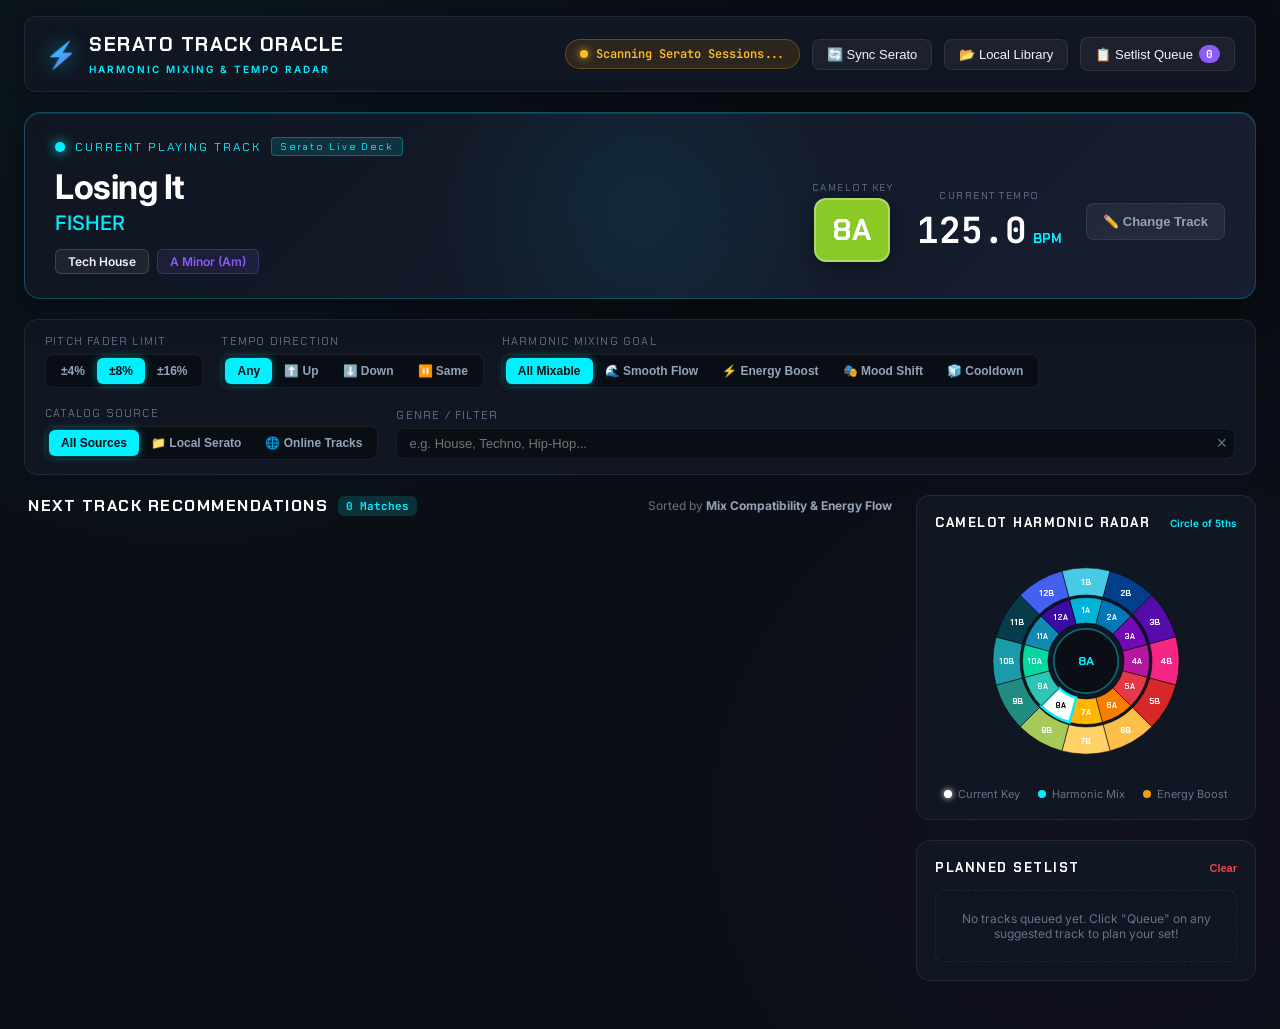
==== static/index.html @ 23d58c8b "Initial commit: Serato Track Oracle DJ companion for macOS" ====
<!DOCTYPE html>
<html lang="en">
<head>
  <meta charset="UTF-8">
  <meta name="viewport" content="width=device-width, initial-scale=1.0">
  <title>Serato Track Oracle | DJ Harmonic Companion</title>
  <link rel="preconnect" href="https://fonts.googleapis.com">
  <link rel="preconnect" href="https://fonts.gstatic.com" crossorigin>
  <link href="https://fonts.googleapis.com/css2?family=Chakra+Petch:wght@400;600;700&family=Inter:wght@300;400;500;600;700&family=JetBrains+Mono:wght@400;600;700&display=swap" rel="stylesheet">
  <link rel="stylesheet" href="/static/styles.css">
</head>
<body class="dj-theme">
  <div class="app-container">
    
    <!-- HEADER -->
    <header class="app-header">
      <div class="header-brand">
        <div class="logo-icon">⚡</div>
        <div class="brand-text">
          <h1>SERATO TRACK ORACLE</h1>
          <span class="sub-label">HARMONIC MIXING & TEMPO RADAR</span>
        </div>
      </div>

      <div class="header-status-panel">
        <div id="serato-status-badge" class="status-pill status-standby">
          <span class="status-dot"></span>
          <span id="serato-status-text">Scanning Serato Sessions...</span>
        </div>
        <button id="btn-sync-serato" class="btn-action-sm" title="Re-check Serato live history">
          🔄 Sync Serato
        </button>
        <button id="btn-open-scanner" class="btn-action-sm" title="Scan local music folder">
          📂 Local Library
        </button>
        <button id="btn-view-queue" class="btn-action-sm badge-container" title="View planned setlist">
          📋 Setlist Queue <span id="queue-badge-count" class="badge">0</span>
        </button>
      </div>
    </header>

    <!-- CURRENT PLAYING DECK HUD -->
    <section class="current-deck-banner">
      <div class="deck-glow-backdrop"></div>
      
      <div class="deck-status-tag">
        <span class="live-indicator"></span> CURRENT PLAYING TRACK
        <span id="track-source-tag" class="source-tag">Serato Live Deck</span>
      </div>

      <div class="deck-main-content">
        <div class="track-info-col">
          <h2 id="current-title" class="track-title">Losing It</h2>
          <h3 id="current-artist" class="track-artist">FISHER</h3>
          <div class="track-meta-chips">
            <span id="current-genre-chip" class="chip chip-genre">Tech House</span>
            <span id="current-musical-key" class="chip chip-key-musical">A Minor (Am)</span>
          </div>
        </div>

        <div class="track-metrics-col">
          <!-- KEY METER -->
          <div class="metric-box key-metric">
            <span class="metric-label">CAMELOT KEY</span>
            <div id="current-key-badge" class="camelot-huge-badge" style="background: #8ac926;">8A</div>
          </div>

          <!-- BPM METER -->
          <div class="metric-box bpm-metric">
            <span class="metric-label">CURRENT TEMPO</span>
            <div class="bpm-huge-value">
              <span id="current-bpm-val">125.0</span>
              <span class="bpm-unit">BPM</span>
            </div>
          </div>

          <!-- MANUAL OVERRIDE BUTTON -->
          <div class="deck-actions">
            <button id="btn-edit-current" class="btn-deck-edit" title="Manually choose or change track">
              ✏️ Change Track
            </button>
          </div>
        </div>
      </div>
    </section>

    <!-- DJ TRANSITION CONTROL BAR -->
    <nav class="controls-toolbar">
      <!-- Pitch Range Selector -->
      <div class="control-group">
        <label>Pitch Fader Limit</label>
        <div class="btn-switch-group" id="pitch-limits">
          <button data-pitch="4.0" class="btn-tab">±4%</button>
          <button data-pitch="8.0" class="btn-tab active">±8%</button>
          <button data-pitch="16.0" class="btn-tab">±16%</button>
        </div>
      </div>

      <!-- Tempo Direction -->
      <div class="control-group">
        <label>Tempo Direction</label>
        <div class="btn-switch-group" id="tempo-direction">
          <button data-dir="all" class="btn-tab active">Any</button>
          <button data-dir="up" class="btn-tab" title="Accelerate / Tempo Up">⬆️ Up</button>
          <button data-dir="down" class="btn-tab" title="Decelerate / Tempo Down">⬇️ Down</button>
          <button data-dir="same" class="btn-tab" title="Lock exact BPM">⏸️ Same</button>
        </div>
      </div>

      <!-- Energy / Harmonic Goal -->
      <div class="control-group">
        <label>Harmonic Mixing Goal</label>
        <div class="btn-switch-group" id="harmonic-goals">
          <button data-goal="all" class="btn-tab active">All Mixable</button>
          <button data-goal="harmonic" class="btn-tab" title="Perfect 0 or ±1 Camelot step">🌊 Smooth Flow</button>
          <button data-goal="energy_boost" class="btn-tab" title="Key modulation up (+2 or +7 semitones)">⚡ Energy Boost</button>
          <button data-goal="mood_shift" class="btn-tab" title="Relative Major <-> Minor shift">🎭 Mood Shift</button>
          <button data-goal="energy_drop" class="btn-tab" title="Cool down / drop energy">🧊 Cooldown</button>
        </div>
      </div>

      <!-- Track Source -->
      <div class="control-group">
        <label>Catalog Source</label>
        <div class="btn-switch-group" id="track-source">
          <button data-source="all" class="btn-tab active">All Sources</button>
          <button data-source="local" class="btn-tab">📁 Local Serato</button>
          <button data-source="online" class="btn-tab">🌐 Online Tracks</button>
        </div>
      </div>

      <!-- Genre / Keyword Search -->
      <div class="control-group search-group">
        <label>Genre / Filter</label>
        <div class="search-input-wrap">
          <input type="text" id="genre-search-input" placeholder="e.g. House, Techno, Hip-Hop...">
          <button id="clear-search-btn" class="clear-btn">&times;</button>
        </div>
      </div>
    </nav>

    <!-- MAIN WORKSPACE: SUGGESTIONS + WHEEL -->
    <main class="main-content-layout">
      
      <!-- SUGGESTIONS LIST -->
      <section class="suggestions-section">
        <div class="section-header">
          <div class="section-title-wrap">
            <h2>NEXT TRACK RECOMMENDATIONS</h2>
            <span id="results-count-badge" class="count-badge">0 Matches</span>
          </div>
          <div class="sorting-indicator">
            Sorted by <strong>Mix Compatibility & Energy Flow</strong>
          </div>
        </div>

        <!-- LIST CONTAINER -->
        <div id="recommendations-container" class="tracks-grid">
          <!-- Cards injected via JavaScript -->
        </div>

        <!-- EMPTY STATE -->
        <div id="empty-state" class="empty-state-card" style="display: none;">
          <div class="empty-icon">🎧</div>
          <h3>No matching tracks found for current filters</h3>
          <p>Try widening your pitch limit (e.g. ±16%) or setting Harmonic Goal to "All Mixable".</p>
          <button id="btn-reset-filters" class="btn-action">Reset Filters</button>
        </div>
      </section>

      <!-- SIDEBAR: CAMELOT VISUALIZER & SETLIST -->
      <aside class="sidebar-section">
        <!-- Interactive Camelot Wheel Card -->
        <div class="side-card camelot-card">
          <div class="side-card-header">
            <h3>CAMELOT HARMONIC RADAR</h3>
            <span class="radar-tag">Circle of 5ths</span>
          </div>
          <div class="wheel-canvas-container">
            <svg id="camelot-svg" viewBox="-130 -130 260 260" class="camelot-wheel">
              <!-- SVG wheel sectors generated dynamically -->
            </svg>
          </div>
          <div class="wheel-legend">
            <div class="legend-item"><span class="legend-dot current"></span> Current Key</div>
            <div class="legend-item"><span class="legend-dot compatible"></span> Harmonic Mix</div>
            <div class="legend-item"><span class="legend-dot boost"></span> Energy Boost</div>
          </div>
        </div>

        <!-- Live Setlist Queue Card -->
        <div class="side-card queue-card">
          <div class="side-card-header">
            <h3>PLANNED SETLIST</h3>
            <button id="btn-clear-queue" class="btn-text-danger" title="Clear setlist">Clear</button>
          </div>
          <div id="setlist-items" class="setlist-list">
            <div class="empty-queue-hint">No tracks queued yet. Click "Queue" on any suggested track to plan your set!</div>
          </div>
        </div>
      </aside>

    </main>

  </div>

  <!-- MODAL: MANUAL TRACK EDIT / SELECTOR -->
  <div id="track-edit-modal" class="modal-overlay" style="display: none;">
    <div class="modal-box">
      <div class="modal-header">
        <h3>Change Current Playing Track</h3>
        <button id="close-modal-btn" class="modal-close">&times;</button>
      </div>
      <div class="modal-body">
        <div class="form-group">
          <label>Track Title</label>
          <input type="text" id="modal-title" placeholder="e.g. Losing It">
        </div>
        <div class="form-group">
          <label>Artist</label>
          <input type="text" id="modal-artist" placeholder="e.g. FISHER">
        </div>
        <div class="form-row">
          <div class="form-group">
            <label>Key (Camelot or Musical, e.g. 8A, Am, 11B)</label>
            <input type="text" id="modal-key" placeholder="8A">
          </div>
          <div class="form-group">
            <label>BPM</label>
            <input type="number" id="modal-bpm" step="0.1" placeholder="125.0">
          </div>
        </div>
        <div class="form-group">
          <label>Genre</label>
          <input type="text" id="modal-genre" placeholder="e.g. Tech House">
        </div>
        <div class="quick-preset-chips">
          <span class="preset-label">Quick DJ Presets:</span>
          <button class="chip-preset" data-title="Losing It" data-artist="FISHER" data-key="8A" data-bpm="125.0" data-genre="Tech House">Losing It (8A - 125 BPM)</button>
          <button class="chip-preset" data-title="Turn On The Lights" data-artist="Fred again.." data-key="9A" data-bpm="132.0" data-genre="Tech House">Turn On The Lights (9A - 132 BPM)</button>
          <button class="chip-preset" data-title="Baddadan" data-artist="Chase & Status" data-key="8A" data-bpm="174.0" data-genre="Drum & Bass">Baddadan (8A - 174 BPM)</button>
          <button class="chip-preset" data-title="Not Like Us" data-artist="Kendrick Lamar" data-key="6A" data-bpm="101.0" data-genre="Hip-Hop">Not Like Us (6A - 101 BPM)</button>
        </div>
      </div>
      <div class="modal-footer">
        <button id="btn-save-current-track" class="btn-action">Set as Current Track</button>
      </div>
    </div>
  </div>

  <!-- MODAL: LOCAL LIBRARY SCANNER -->
  <div id="scanner-modal" class="modal-overlay" style="display: none;">
    <div class="modal-box">
      <div class="modal-header">
        <h3>Local DJ Library & Folder Scanner</h3>
        <button id="close-scanner-btn" class="modal-close">&times;</button>
      </div>
      <div class="modal-body">
        <p class="modal-desc">Scan any local folder containing your MP3, WAV, AIFF, or FLAC files. We will extract ID3 tags, BPM, and Musical Key.</p>
        <div class="form-group">
          <label>Folder Path on this PC</label>
          <input type="text" id="input-scan-folder" placeholder="e.g. C:\Users\YourName\Music\DJ Tracks">
        </div>
        <button id="btn-execute-scan" class="btn-action">Scan Folder</button>
        <div id="scan-feedback" class="scan-feedback"></div>
      </div>
    </div>
  </div>

  <!-- HIDDEN AUDIO PLAYER FOR 30s PREVIEWS -->
  <audio id="global-preview-player"></audio>

  <script src="/static/app.js"></script>
</body>
</html>
---- static/styles.css ----
:root {
  --bg-primary: #0a0d14;
  --bg-secondary: #101622;
  --bg-card: rgba(18, 25, 38, 0.85);
  --bg-card-hover: rgba(28, 38, 58, 0.95);
  --border-color: rgba(255, 255, 255, 0.08);
  --border-focus: #00f0ff;
  
  --text-main: #f1f5f9;
  --text-muted: #94a3b8;
  --text-dim: #64748b;
  
  --neon-cyan: #00f0ff;
  --neon-green: #10b981;
  --neon-amber: #f59e0b;
  --neon-purple: #8b5cf6;
  --neon-pink: #ec4899;
  --neon-red: #ef4444;

  --font-display: 'Chakra Petch', sans-serif;
  --font-body: 'Inter', sans-serif;
  --font-mono: 'JetBrains Mono', monospace;
}

* {
  box-sizing: border-box;
  margin: 0;
  padding: 0;
}

body.dj-theme {
  background-color: var(--bg-primary);
  color: var(--text-main);
  font-family: var(--font-body);
  min-height: 100vh;
  display: flex;
  flex-direction: column;
  overflow-x: hidden;
  background-image: 
    radial-gradient(circle at 15% 10%, rgba(0, 240, 255, 0.05) 0%, transparent 40%),
    radial-gradient(circle at 85% 80%, rgba(139, 92, 246, 0.05) 0%, transparent 40%);
}

.app-container {
  max-width: 1440px;
  width: 100%;
  margin: 0 auto;
  padding: 16px 24px 48px;
  display: flex;
  flex-direction: column;
  gap: 20px;
}

/* HEADER */
.app-header {
  display: flex;
  justify-content: space-between;
  align-items: center;
  padding: 14px 20px;
  background: var(--bg-secondary);
  border: 1px solid var(--border-color);
  border-radius: 12px;
  box-shadow: 0 4px 24px rgba(0, 0, 0, 0.4);
}

.header-brand {
  display: flex;
  align-items: center;
  gap: 12px;
}

.logo-icon {
  font-size: 26px;
  background: linear-gradient(135deg, #00f0ff, #8b5cf6);
  -webkit-background-clip: text;
  -webkit-text-fill-color: transparent;
  filter: drop-shadow(0 0 10px rgba(0, 240, 255, 0.5));
}

.brand-text h1 {
  font-family: var(--font-display);
  font-size: 20px;
  font-weight: 700;
  letter-spacing: 1.5px;
  color: #fff;
}

.brand-text .sub-label {
  font-size: 10px;
  letter-spacing: 2px;
  color: var(--neon-cyan);
  font-weight: 600;
}

.header-status-panel {
  display: flex;
  align-items: center;
  gap: 12px;
}

.status-pill {
  display: flex;
  align-items: center;
  gap: 8px;
  padding: 6px 14px;
  border-radius: 20px;
  font-size: 12px;
  font-family: var(--font-mono);
  font-weight: 600;
  border: 1px solid rgba(255, 255, 255, 0.1);
}

.status-standby {
  background: rgba(245, 158, 11, 0.12);
  color: #fbbf24;
  border-color: rgba(245, 158, 11, 0.3);
}

.status-connected {
  background: rgba(16, 185, 129, 0.12);
  color: #34d399;
  border-color: rgba(16, 185, 129, 0.4);
}

.status-dot {
  width: 8px;
  height: 8px;
  border-radius: 50%;
  background-color: currentColor;
  box-shadow: 0 0 8px currentColor;
  animation: pulse-dot 2s infinite ease-in-out;
}

@keyframes pulse-dot {
  0%, 100% { opacity: 1; transform: scale(1); }
  50% { opacity: 0.4; transform: scale(0.85); }
}

.btn-action-sm {
  background: rgba(255, 255, 255, 0.05);
  border: 1px solid var(--border-color);
  color: var(--text-main);
  padding: 7px 14px;
  border-radius: 8px;
  font-size: 13px;
  font-weight: 500;
  cursor: pointer;
  transition: all 0.2s ease;
  display: inline-flex;
  align-items: center;
  gap: 6px;
}

.btn-action-sm:hover {
  background: rgba(0, 240, 255, 0.1);
  border-color: var(--neon-cyan);
  color: #fff;
}

.badge-container {
  position: relative;
}

.badge {
  background: var(--neon-purple);
  color: #fff;
  border-radius: 10px;
  padding: 2px 7px;
  font-size: 11px;
  font-family: var(--font-mono);
  font-weight: 700;
}

/* CURRENT PLAYING DECK HUD */
.current-deck-banner {
  position: relative;
  background: linear-gradient(135deg, rgba(16, 22, 34, 0.95), rgba(24, 32, 50, 0.95));
  border: 1px solid rgba(0, 240, 255, 0.25);
  border-radius: 16px;
  padding: 24px 30px;
  box-shadow: 0 8px 32px rgba(0, 0, 0, 0.5), inset 0 1px 0 rgba(255, 255, 255, 0.1);
  overflow: hidden;
}

.deck-glow-backdrop {
  position: absolute;
  top: -50%;
  left: 30%;
  width: 40%;
  height: 200%;
  background: radial-gradient(circle, rgba(0, 240, 255, 0.08) 0%, transparent 70%);
  pointer-events: none;
}

.deck-status-tag {
  display: flex;
  align-items: center;
  gap: 10px;
  font-family: var(--font-display);
  font-size: 12px;
  letter-spacing: 2px;
  color: var(--neon-cyan);
  margin-bottom: 12px;
}

.live-indicator {
  width: 10px;
  height: 10px;
  border-radius: 50%;
  background: var(--neon-cyan);
  box-shadow: 0 0 12px var(--neon-cyan);
}

.source-tag {
  background: rgba(0, 240, 255, 0.12);
  border: 1px solid rgba(0, 240, 255, 0.3);
  padding: 2px 8px;
  border-radius: 4px;
  font-size: 10px;
}

.deck-main-content {
  display: flex;
  justify-content: space-between;
  align-items: center;
  gap: 24px;
}

.track-info-col {
  flex: 1;
}

.track-title {
  font-size: 34px;
  font-weight: 700;
  letter-spacing: -0.5px;
  color: #fff;
  line-height: 1.1;
  margin-bottom: 6px;
}

.track-artist {
  font-size: 20px;
  font-weight: 500;
  color: var(--neon-cyan);
  margin-bottom: 14px;
}

.track-meta-chips {
  display: flex;
  gap: 8px;
}

.chip {
  padding: 4px 12px;
  border-radius: 6px;
  font-size: 12px;
  font-weight: 600;
  background: rgba(255, 255, 255, 0.06);
  border: 1px solid var(--border-color);
}

.chip-genre {
  color: #f1f5f9;
  border-color: rgba(255, 255, 255, 0.15);
}

.chip-key-musical {
  color: var(--neon-purple);
  border-color: rgba(139, 92, 246, 0.3);
  background: rgba(139, 92, 246, 0.1);
}

.track-metrics-col {
  display: flex;
  align-items: center;
  gap: 24px;
}

.metric-box {
  display: flex;
  flex-direction: column;
  align-items: center;
  gap: 4px;
}

.metric-label {
  font-size: 10px;
  font-family: var(--font-display);
  letter-spacing: 1.5px;
  color: var(--text-dim);
}

.camelot-huge-badge {
  font-family: var(--font-display);
  font-size: 30px;
  font-weight: 700;
  color: #fff;
  width: 76px;
  height: 64px;
  border-radius: 12px;
  display: flex;
  align-items: center;
  justify-content: center;
  box-shadow: 0 4px 20px rgba(0, 0, 0, 0.4);
  border: 2px solid rgba(255, 255, 255, 0.3);
}

.bpm-huge-value {
  font-family: var(--font-mono);
  font-size: 36px;
  font-weight: 700;
  color: #fff;
  display: flex;
  align-items: baseline;
  gap: 6px;
}

.bpm-unit {
  font-size: 13px;
  font-family: var(--font-display);
  color: var(--neon-cyan);
}

.btn-deck-edit {
  background: rgba(255, 255, 255, 0.06);
  border: 1px solid var(--border-color);
  color: var(--text-muted);
  padding: 10px 16px;
  border-radius: 8px;
  font-size: 13px;
  font-weight: 600;
  cursor: pointer;
  transition: all 0.2s ease;
}

.btn-deck-edit:hover {
  background: rgba(255, 255, 255, 0.12);
  color: #fff;
  border-color: #fff;
}

/* CONTROLS TOOLBAR */
.controls-toolbar {
  background: var(--bg-secondary);
  border: 1px solid var(--border-color);
  border-radius: 14px;
  padding: 14px 20px;
  display: flex;
  flex-wrap: wrap;
  align-items: center;
  gap: 18px;
}

.control-group {
  display: flex;
  flex-direction: column;
  gap: 6px;
}

.control-group label {
  font-size: 11px;
  font-family: var(--font-display);
  letter-spacing: 1.2px;
  color: var(--text-dim);
  text-transform: uppercase;
}

.btn-switch-group {
  display: inline-flex;
  background: rgba(0, 0, 0, 0.4);
  border-radius: 8px;
  padding: 3px;
  border: 1px solid var(--border-color);
}

.btn-tab {
  background: transparent;
  border: none;
  color: var(--text-muted);
  padding: 6px 12px;
  font-size: 12px;
  font-weight: 600;
  border-radius: 6px;
  cursor: pointer;
  transition: all 0.15s ease;
  white-space: nowrap;
}

.btn-tab:hover {
  color: #fff;
}

.btn-tab.active {
  background: var(--neon-cyan);
  color: #0b0e14;
  font-weight: 700;
  box-shadow: 0 0 10px rgba(0, 240, 255, 0.4);
}

.search-group {
  flex: 1;
  min-width: 220px;
}

.search-input-wrap {
  position: relative;
  display: flex;
  align-items: center;
}

.search-input-wrap input {
  width: 100%;
  background: rgba(0, 0, 0, 0.4);
  border: 1px solid var(--border-color);
  color: #fff;
  padding: 7px 32px 7px 12px;
  border-radius: 8px;
  font-size: 13px;
  outline: none;
  transition: border-color 0.2s ease;
}

.search-input-wrap input:focus {
  border-color: var(--neon-cyan);
}

.clear-btn {
  position: absolute;
  right: 8px;
  background: transparent;
  border: none;
  color: var(--text-dim);
  font-size: 18px;
  cursor: pointer;
}

/* MAIN LAYOUT */
.main-content-layout {
  display: grid;
  grid-template-columns: 1fr 340px;
  gap: 20px;
  align-items: start;
}

/* SUGGESTIONS LIST */
.suggestions-section {
  display: flex;
  flex-direction: column;
  gap: 16px;
}

.section-header {
  display: flex;
  justify-content: space-between;
  align-items: center;
  padding: 0 4px;
}

.section-title-wrap {
  display: flex;
  align-items: center;
  gap: 10px;
}

.section-title-wrap h2 {
  font-family: var(--font-display);
  font-size: 16px;
  letter-spacing: 1.5px;
  color: #fff;
}

.count-badge {
  background: rgba(0, 240, 255, 0.15);
  color: var(--neon-cyan);
  font-family: var(--font-mono);
  font-size: 11px;
  font-weight: 700;
  padding: 3px 8px;
  border-radius: 6px;
}

.sorting-indicator {
  font-size: 12px;
  color: var(--text-dim);
}

.sorting-indicator strong {
  color: var(--text-muted);
}

/* TRACKS GRID */
.tracks-grid {
  display: flex;
  flex-direction: column;
  gap: 12px;
}

.track-card {
  background: var(--bg-card);
  border: 1px solid var(--border-color);
  border-radius: 12px;
  padding: 16px 20px;
  display: flex;
  align-items: center;
  justify-content: space-between;
  gap: 16px;
  transition: all 0.2s ease;
  position: relative;
  overflow: hidden;
}

.track-card:hover {
  background: var(--bg-card-hover);
  border-color: rgba(0, 240, 255, 0.3);
  transform: translateY(-1px);
  box-shadow: 0 6px 20px rgba(0, 0, 0, 0.4);
}

.track-score-badge {
  width: 48px;
  height: 48px;
  border-radius: 50%;
  display: flex;
  flex-direction: column;
  align-items: center;
  justify-content: center;
  font-family: var(--font-display);
  font-weight: 700;
  font-size: 14px;
  color: #fff;
  flex-shrink: 0;
  border: 2px solid;
}

.score-pct {
  font-size: 9px;
  font-weight: 400;
  color: rgba(255, 255, 255, 0.8);
  margin-top: -3px;
}

.track-core-details {
  flex: 1;
  min-width: 0;
}

.track-title-row {
  display: flex;
  align-items: center;
  gap: 8px;
  margin-bottom: 4px;
}

.rec-title {
  font-size: 16px;
  font-weight: 600;
  color: #fff;
  white-space: nowrap;
  overflow: hidden;
  text-overflow: ellipsis;
}

.rec-artist {
  font-size: 13px;
  color: var(--text-muted);
  white-space: nowrap;
  overflow: hidden;
  text-overflow: ellipsis;
  margin-bottom: 8px;
}

.rec-badges-row {
  display: flex;
  flex-wrap: wrap;
  align-items: center;
  gap: 6px;
}

.rel-badge {
  font-size: 11px;
  font-weight: 600;
  padding: 2px 8px;
  border-radius: 4px;
}

.genre-tag {
  font-size: 11px;
  color: var(--text-dim);
  background: rgba(255, 255, 255, 0.05);
  padding: 2px 7px;
  border-radius: 4px;
}

.source-badge {
  font-size: 10px;
  font-family: var(--font-mono);
  padding: 2px 6px;
  border-radius: 4px;
  background: rgba(139, 92, 246, 0.15);
  color: #c4b5fd;
}

.track-metrics-summary {
  display: flex;
  align-items: center;
  gap: 16px;
  flex-shrink: 0;
}

.metric-item {
  display: flex;
  flex-direction: column;
  align-items: center;
}

.key-pill {
  font-family: var(--font-display);
  font-size: 14px;
  font-weight: 700;
  color: #fff;
  padding: 4px 10px;
  border-radius: 6px;
}

.bpm-info-group {
  text-align: right;
  font-family: var(--font-mono);
}

.bpm-target {
  font-size: 15px;
  font-weight: 700;
  color: #fff;
}

.pitch-slider-diff {
  font-size: 11px;
  font-weight: 600;
}

.card-actions-group {
  display: flex;
  align-items: center;
  gap: 8px;
  flex-shrink: 0;
}

.btn-mix-into {
  background: rgba(0, 240, 255, 0.1);
  border: 1px solid var(--neon-cyan);
  color: var(--neon-cyan);
  padding: 7px 12px;
  border-radius: 6px;
  font-size: 12px;
  font-weight: 700;
  cursor: pointer;
  transition: all 0.15s ease;
}

.btn-mix-into:hover {
  background: var(--neon-cyan);
  color: #0b0e14;
  box-shadow: 0 0 12px rgba(0, 240, 255, 0.5);
}

.btn-queue {
  background: rgba(255, 255, 255, 0.06);
  border: 1px solid var(--border-color);
  color: var(--text-main);
  padding: 7px 10px;
  border-radius: 6px;
  font-size: 12px;
  font-weight: 600;
  cursor: pointer;
  transition: all 0.15s ease;
}

.btn-queue:hover {
  background: rgba(255, 255, 255, 0.15);
  color: #fff;
}

.btn-play-preview {
  width: 34px;
  height: 34px;
  border-radius: 50%;
  border: 1px solid var(--border-color);
  background: rgba(255, 255, 255, 0.05);
  color: #fff;
  display: flex;
  align-items: center;
  justify-content: center;
  cursor: pointer;
  font-size: 12px;
  transition: all 0.2s ease;
}

.btn-play-preview:hover {
  border-color: var(--neon-cyan);
  background: rgba(0, 240, 255, 0.2);
}

.btn-play-preview.playing {
  background: var(--neon-cyan);
  color: #000;
  animation: pulse-preview 1s infinite alternate;
}

@keyframes pulse-preview {
  from { transform: scale(1); }
  to { transform: scale(1.1); }
}

.dropdown-links {
  position: relative;
}

.btn-link-menu {
  background: transparent;
  border: none;
  color: var(--text-dim);
  font-size: 16px;
  cursor: pointer;
  padding: 6px;
}

.btn-link-menu:hover {
  color: #fff;
}

/* SIDEBAR */
.sidebar-section {
  display: flex;
  flex-direction: column;
  gap: 20px;
}

.side-card {
  background: var(--bg-secondary);
  border: 1px solid var(--border-color);
  border-radius: 14px;
  padding: 18px;
}

.side-card-header {
  display: flex;
  justify-content: space-between;
  align-items: center;
  margin-bottom: 14px;
}

.side-card-header h3 {
  font-family: var(--font-display);
  font-size: 13px;
  letter-spacing: 1.5px;
  color: #fff;
}

.radar-tag {
  font-size: 10px;
  color: var(--neon-cyan);
  font-weight: 600;
}

.wheel-canvas-container {
  display: flex;
  justify-content: center;
  padding: 6px 0;
}

.camelot-wheel {
  width: 220px;
  height: 220px;
}

.wheel-legend {
  display: flex;
  justify-content: space-around;
  margin-top: 10px;
  font-size: 11px;
  color: var(--text-dim);
}

.legend-item {
  display: flex;
  align-items: center;
  gap: 6px;
}

.legend-dot {
  width: 8px;
  height: 8px;
  border-radius: 50%;
}

.legend-dot.current { background: #fff; box-shadow: 0 0 6px #fff; }
.legend-dot.compatible { background: var(--neon-cyan); }
.legend-dot.boost { background: var(--neon-amber); }

/* SETLIST QUEUE */
.setlist-list {
  display: flex;
  flex-direction: column;
  gap: 8px;
  max-height: 280px;
  overflow-y: auto;
}

.empty-queue-hint {
  font-size: 12px;
  color: var(--text-dim);
  text-align: center;
  padding: 20px 10px;
  border: 1px dashed var(--border-color);
  border-radius: 8px;
}

.queue-item {
  display: flex;
  justify-content: space-between;
  align-items: center;
  padding: 8px 12px;
  background: rgba(0, 0, 0, 0.3);
  border-radius: 8px;
  border: 1px solid var(--border-color);
  font-size: 12px;
}

.queue-title {
  font-weight: 600;
  color: #fff;
  white-space: nowrap;
  overflow: hidden;
  text-overflow: ellipsis;
  max-width: 150px;
}

.btn-text-danger {
  background: transparent;
  border: none;
  color: #ef4444;
  font-size: 11px;
  cursor: pointer;
  font-weight: 600;
}

/* EMPTY STATE */
.empty-state-card {
  background: var(--bg-card);
  border: 1px dashed var(--border-color);
  border-radius: 14px;
  padding: 40px;
  text-align: center;
  display: flex;
  flex-direction: column;
  align-items: center;
  gap: 12px;
}

.empty-icon {
  font-size: 40px;
  opacity: 0.6;
}

.empty-state-card h3 {
  font-size: 16px;
  color: #fff;
}

.empty-state-card p {
  font-size: 13px;
  color: var(--text-dim);
  max-width: 400px;
}

.btn-action {
  background: var(--neon-cyan);
  border: none;
  color: #0b0e14;
  padding: 10px 20px;
  border-radius: 8px;
  font-weight: 700;
  font-size: 13px;
  cursor: pointer;
  transition: all 0.2s ease;
}

.btn-action:hover {
  box-shadow: 0 0 16px rgba(0, 240, 255, 0.6);
  transform: translateY(-1px);
}

/* MODALS */
.modal-overlay {
  position: fixed;
  inset: 0;
  background: rgba(0, 0, 0, 0.8);
  backdrop-filter: blur(8px);
  display: flex;
  align-items: center;
  justify-content: center;
  z-index: 1000;
}

.modal-box {
  background: var(--bg-secondary);
  border: 1px solid var(--border-color);
  border-radius: 16px;
  width: 90%;
  max-width: 480px;
  padding: 24px;
  box-shadow: 0 16px 48px rgba(0, 0, 0, 0.8);
}

.modal-header {
  display: flex;
  justify-content: space-between;
  align-items: center;
  margin-bottom: 18px;
}

.modal-header h3 {
  font-family: var(--font-display);
  font-size: 16px;
  letter-spacing: 1px;
  color: #fff;
}

.modal-close {
  background: transparent;
  border: none;
  color: var(--text-dim);
  font-size: 24px;
  cursor: pointer;
}

.modal-body {
  display: flex;
  flex-direction: column;
  gap: 14px;
}

.modal-desc {
  font-size: 13px;
  color: var(--text-muted);
  line-height: 1.4;
}

.form-group {
  display: flex;
  flex-direction: column;
  gap: 6px;
}

.form-group label {
  font-size: 12px;
  color: var(--text-muted);
  font-weight: 500;
}

.form-group input {
  background: rgba(0, 0, 0, 0.5);
  border: 1px solid var(--border-color);
  color: #fff;
  padding: 9px 12px;
  border-radius: 8px;
  font-size: 14px;
  outline: none;
}

.form-group input:focus {
  border-color: var(--neon-cyan);
}

.form-row {
  display: grid;
  grid-template-columns: 1fr 1fr;
  gap: 12px;
}

.quick-preset-chips {
  display: flex;
  flex-wrap: wrap;
  gap: 6px;
  margin-top: 6px;
}

.preset-label {
  font-size: 11px;
  color: var(--text-dim);
  width: 100%;
}

.chip-preset {
  background: rgba(255, 255, 255, 0.05);
  border: 1px solid var(--border-color);
  color: var(--text-main);
  padding: 4px 8px;
  border-radius: 6px;
  font-size: 11px;
  cursor: pointer;
}

.chip-preset:hover {
  background: rgba(0, 240, 255, 0.15);
  border-color: var(--neon-cyan);
}

.modal-footer {
  margin-top: 20px;
  display: flex;
  justify-content: flex-end;
}

.scan-feedback {
  margin-top: 12px;
  font-size: 12px;
  color: var(--neon-cyan);
  font-family: var(--font-mono);
}

/* RESPONSIVE */
@media (max-width: 992px) {
  .main-content-layout {
    grid-template-columns: 1fr;
  }
  .sidebar-section {
    order: -1;
    display: grid;
    grid-template-columns: 1fr 1fr;
  }
}

@media (max-width: 768px) {
  .deck-main-content {
    flex-direction: column;
    align-items: flex-start;
  }
  .track-metrics-col {
    width: 100%;
    justify-content: space-between;
  }
  .sidebar-section {
    grid-template-columns: 1fr;
  }
}
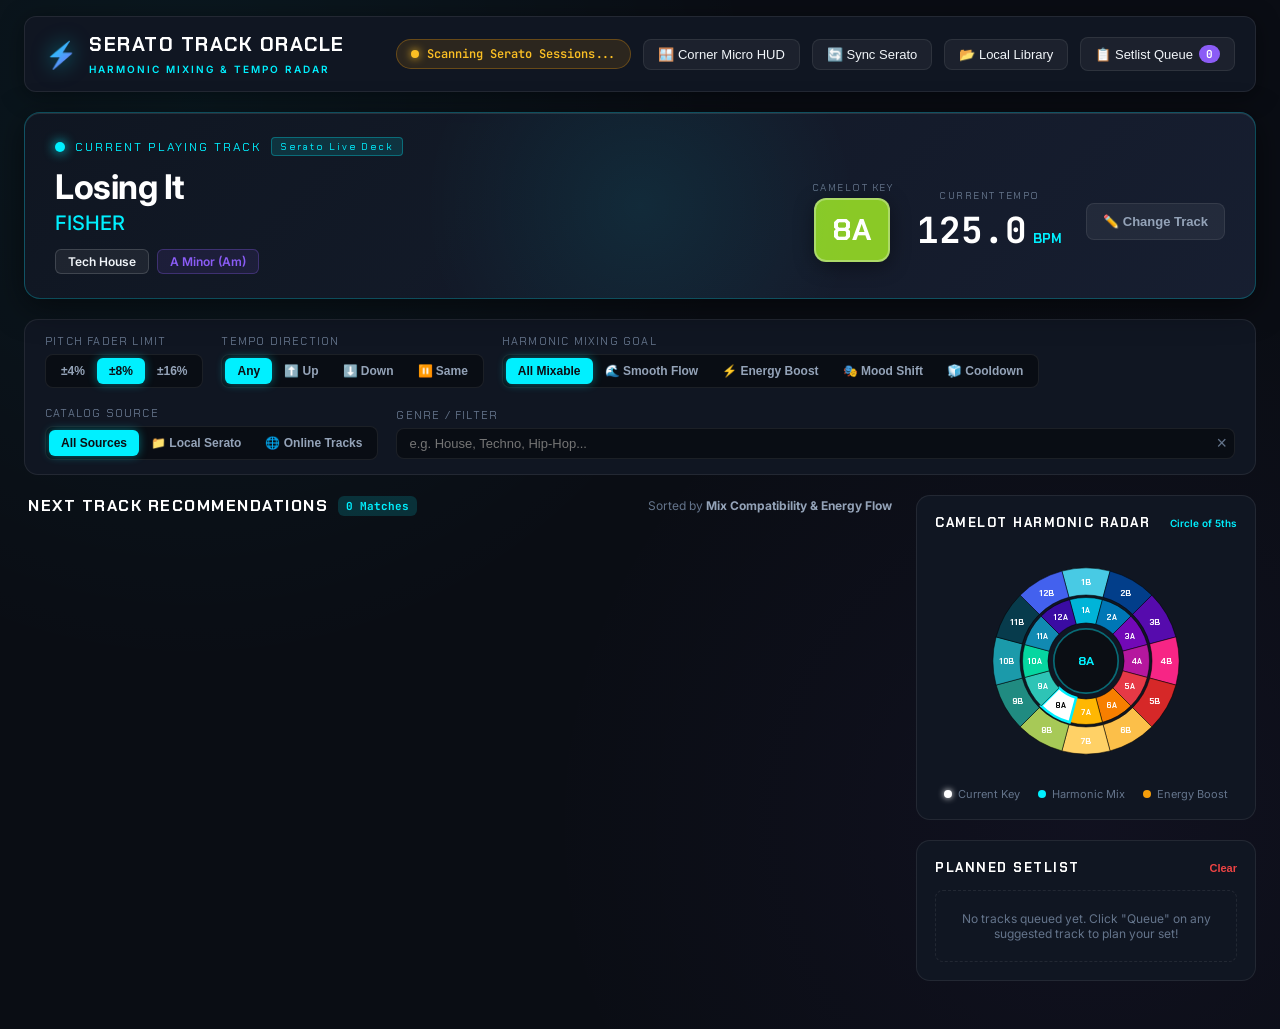
==== commit 07af3f4e: "Add floating bottom-corner Micro HUD for live DJ sets" ====
--- a/static/index.html
+++ b/static/index.html
@@ -27,6 +27,9 @@
           <span class="status-dot"></span>
           <span id="serato-status-text">Scanning Serato Sessions...</span>
         </div>
+        <button id="btn-open-mini-hud" class="btn-action-sm" title="Launch floating bottom-corner Micro HUD">
+          🪟 Corner Micro HUD
+        </button>
         <button id="btn-sync-serato" class="btn-action-sm" title="Re-check Serato live history">
           🔄 Sync Serato
         </button>
